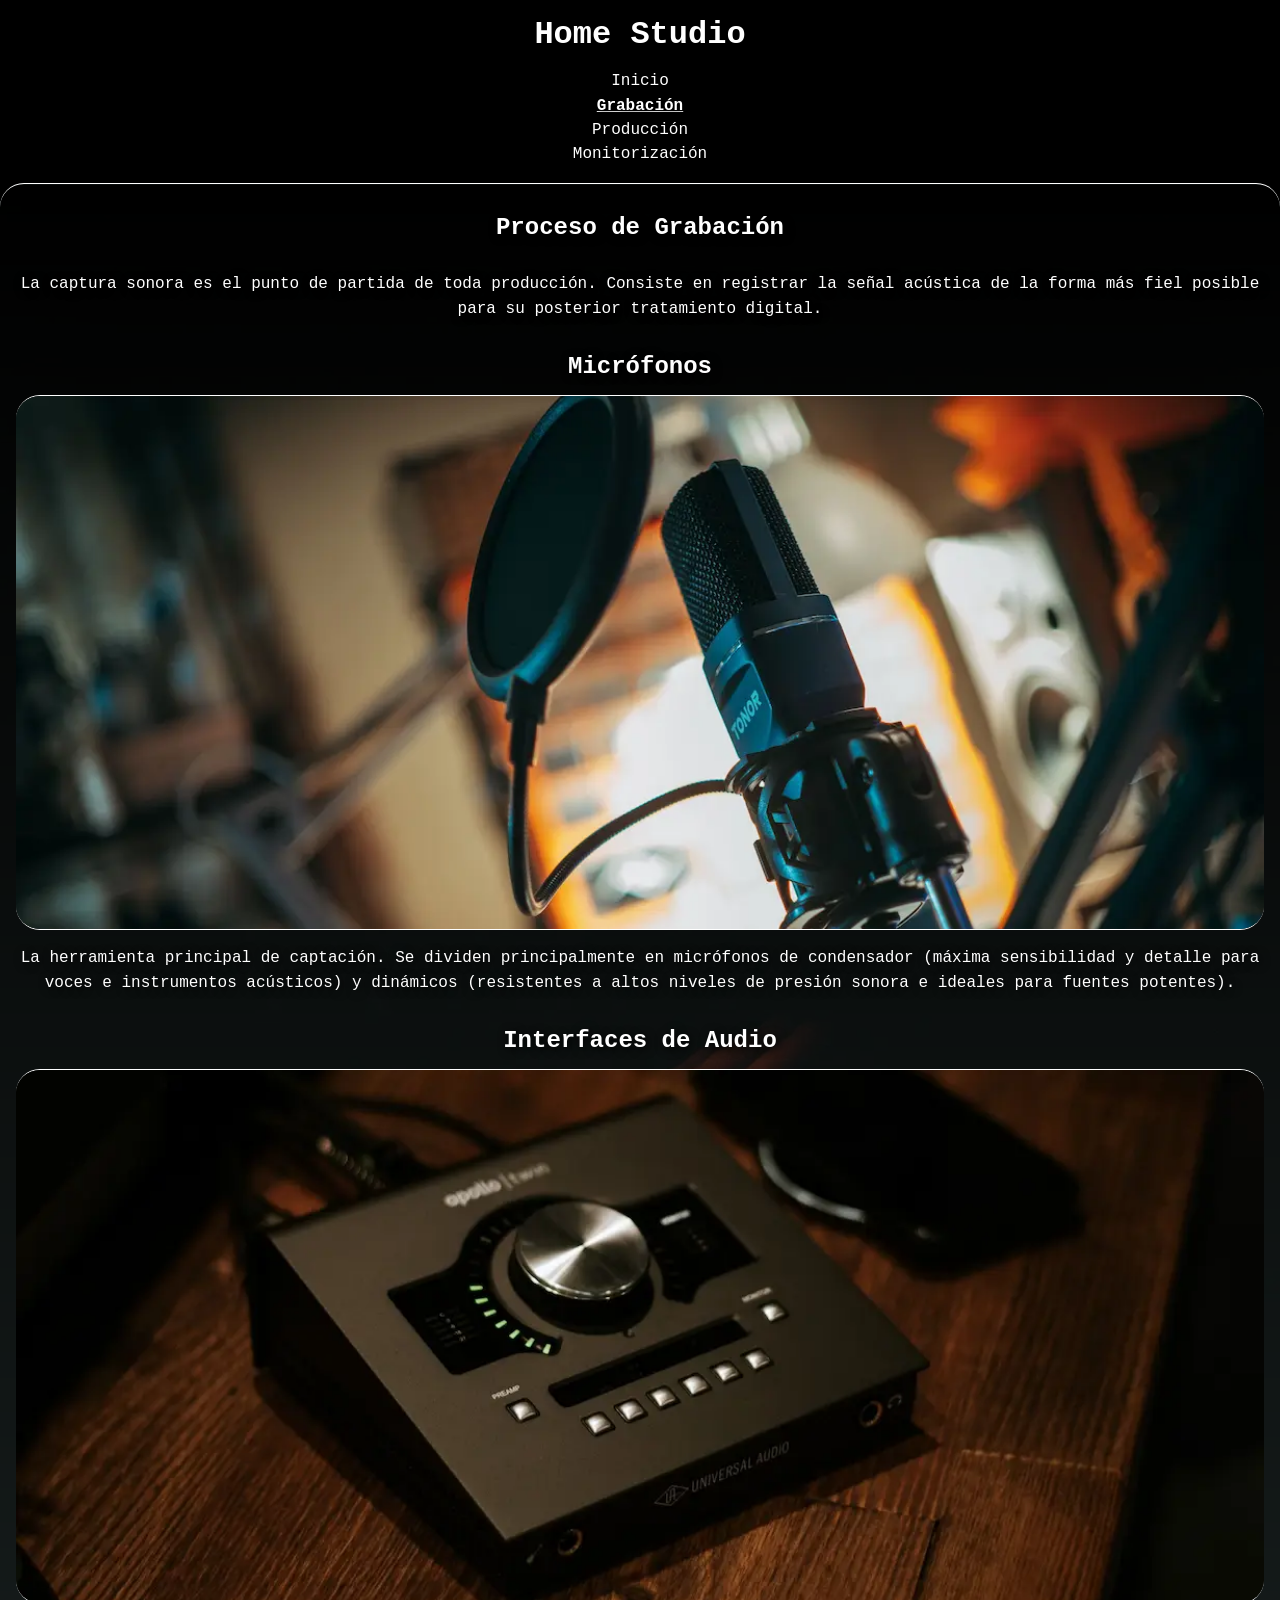
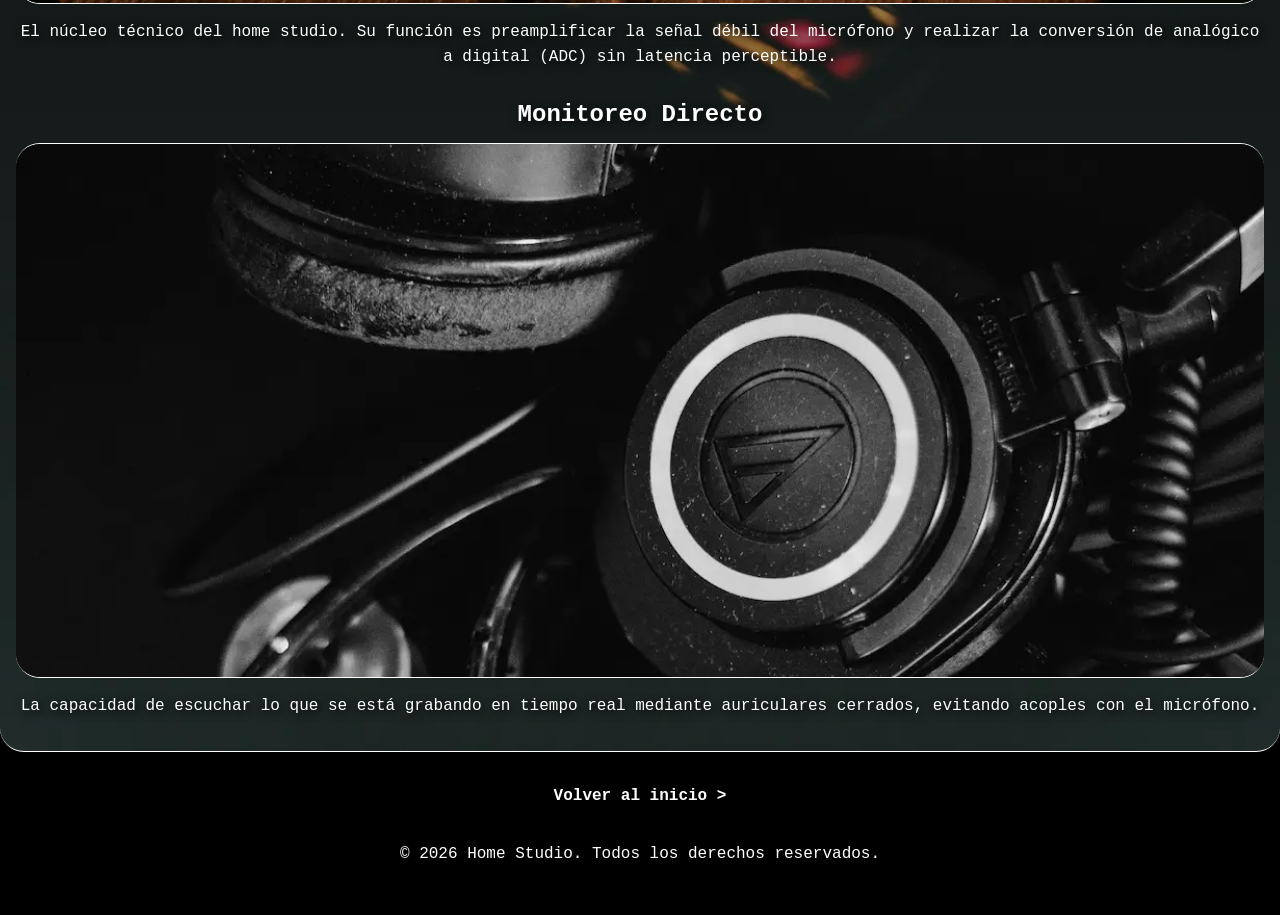
==== articulo-grabacion.html @ 6f26ac15 "Initial Commit" ====
<!DOCTYPE html>
<html lang="es">
<head>
  <meta charset="UTF-8">
  <meta name="viewport" content="width=device-width, initial-scale=1.0">
  <title>Grabación - Home Studio</title>
  <link rel="stylesheet" href="./css/base.css">
</head>
<body>
  <header>
    <h1>Home Studio</h1>
    <nav>
      <ul class="contenido-nav">
        <li><a href="index.html">Inicio</a></li>
        <li><a href="articulo-grabacion.html" class="estado-activo">Grabación</a></li>
        <li><a href="articulo-produccion.html">Producción</a></li>
        <li><a href="articulo-monitorizacion.html">Monitorización</a></li>
      </ul>
    </nav>
  </header>
  <main>
    <section class="articulo-detalles">
      <h2>Proceso de Grabación</h2>
      <p>
        La captura sonora es el punto de partida de toda producción. 
        Consiste en registrar la señal acústica de la forma más fiel posible para su posterior tratamiento digital.
      </p>
      <article>
        <h3>Micrófonos</h3>
        <img class="imagen-ejemplo" src="./img/microphone-2.webp" alt="ejemplo de microfono.">
        <p>
          La herramienta principal de captación. Se dividen principalmente en micrófonos de condensador 
          (máxima sensibilidad y detalle para voces e instrumentos acústicos) y dinámicos 
          (resistentes a altos niveles de presión sonora e ideales para fuentes potentes).
        </p>
      </article>
      <article>
        <h3>Interfaces de Audio</h3>
        <img class="imagen-ejemplo" src="./img/audio-interface.webp" alt="ejemplo de interfaz.">
        <p>
          El núcleo técnico del home studio. Su función es preamplificar la señal débil del micrófono 
          y realizar la conversión de analógico a digital (ADC) sin latencia perceptible.
        </p>
        </article>
        <article>
        <h3>Monitoreo Directo</h3>
        <img class="imagen-ejemplo" src="./img/hearphones-monitoring-3.webp" alt="ejemplo de auriculares para monitorear.">
        <p>
          La capacidad de escuchar lo que se está grabando en tiempo real mediante auriculares cerrados, evitando acoples con el micrófono.
        </p>
      </article>
    </section>
  </main>
  <footer>
    <p><a href="index.html"><strong>Volver al inicio &gt;</strong></a></p>
    <p>&copy; 2026 Home Studio. Todos los derechos reservados.</p>
  </footer>
</body>
</html>
---- css/base.css ----
* {
    box-sizing: border-box;
    margin: 0;
    padding: 0;
}

body {
    background-color: black;
    color: white;
    font-family: 'Courier New', Courier, monospace;
    text-align: center;
    text-shadow: 2px 2px 10px rgba(0, 0, 0, 1);
}

img {
    max-width: 100%;
    display: block;
}

a {
    text-decoration: none;
    color: inherit;
}

ul {
    list-style: none;
}

h1 {
    font-size: 2rem;
    padding: 1rem;
}

h2, h3 {
    line-height: 1;
    font-size: 1.5rem;
    padding: 1rem 0.5rem;
}

p {
        line-height: 1.6;
        margin-bottom: 1rem;
}

.contenido-nav, .contenido-articulos {
    display: flex;
    flex-direction: column;
}

header,
.contenido-intro,
.contenido-grabacion,
.contenido-produccion,
.contenido-monitorizacion {
    width: 100%;
    display: flex;
    flex-direction: column;
    justify-content: center;
    align-items: center;
    background-position: center;
    background-repeat: no-repeat;
 }

.estado-activo {
    font-weight: bold;
    text-decoration: underline;
}

header {
    background-color: black;
    padding-bottom: 1rem;
}

.contenido-nav li {
    padding: 0.2rem 1rem;
}

.contenido-intro, .contenido-historico {
    background-size: cover;
    position: relative;
    z-index: 1;
    padding: 1rem;
    padding-bottom: 2rem;
}

.contenido-intro {
    background-image: linear-gradient(to bottom, black 0%, transparent 100%), url(../img/home-studio-2.webp);
    background-size: cover;
    background-position: center;
}

.contenido-articulos {
    border-radius: 24px;
    border-top: 1px solid white;
    border-bottom: 1px solid white;
    overflow: hidden;
    margin-top:-1.5rem;
    position: relative;
    z-index: 2;
 }

.solo-lectura {
    position: absolute;
    width: 0px;
    height: 0px;
    overflow: hidden;
}

.contenido-grabacion{
    aspect-ratio: 1 / 1;
    clip-path: polygon(0 0, 100% 0%, 100% 100%, 0 95%);
    background-image: url(../img/microphone.webp);
    padding: 1rem;
}

.contenido-produccion {
    background-image: url(../img/daw.webp);
    padding: 1rem;
    aspect-ratio: 1 / 1;
    clip-path: polygon(0 0, 100% 5%, 100% 100%, 0 95%);
    margin-top: -5%;
}

.contenido-monitorizacion {
    aspect-ratio: 1 / 1;
    clip-path: polygon(0 0, 100% 5%, 100% 100%, 0 100%);
    margin-top: -5%;
    background-image: url(../img/hearphones-monitoring.webp);
    padding: 1rem;
}

.contenido-grabacion,
.contenido-produccion,
.contenido-monitorizacion {
    background-size: 100% auto;
    transition: background-size 0.4s ease-out;
}

.contenido-grabacion:hover ,
.contenido-produccion:hover ,
.contenido-monitorizacion:hover {
    background-size: 115% auto;

}

.contenido-grabacion span,
.contenido-produccion span,
.contenido-monitorizacion span {
    display: block;
    margin-top: 2rem;
    font-size: 0.8rem;
}

.contenido-historico {
    background-image: linear-gradient(to top, black 0%, transparent 100%), url(../img/studio-music.webp);
    background-size: cover;
    background-position: center;
    margin-top:-1.5rem;
}

.contenido-historico h2 {
    margin-top: 1.5rem;
}

.articulo-detalles {
    
    background-image: linear-gradient(to bottom, black 0%, transparent 100%), url(../img/home-studio-2.webp);
    background-size: cover;
    background-position: center;
    padding:1rem;
    border-radius: 24px;
    border-top: 1px solid white;
    border-bottom: 1px solid white;
    overflow: hidden;
}

.articulo-detalles p {
    padding-top: 1rem;
}

.imagen-ejemplo {
    padding: 0rem;
    width: 100%;
    height: auto;
    object-fit: cover;
    aspect-ratio: 21 / 9;
    margin: auto;
    border-radius: 24px;
    border-top: 1px solid white;
    border-bottom: 1px solid white;
    overflow: hidden;
}

footer {
    background-color: black;
    padding:2rem;
}

footer a {
    display: inline-block;
    margin-bottom: 1rem;
}
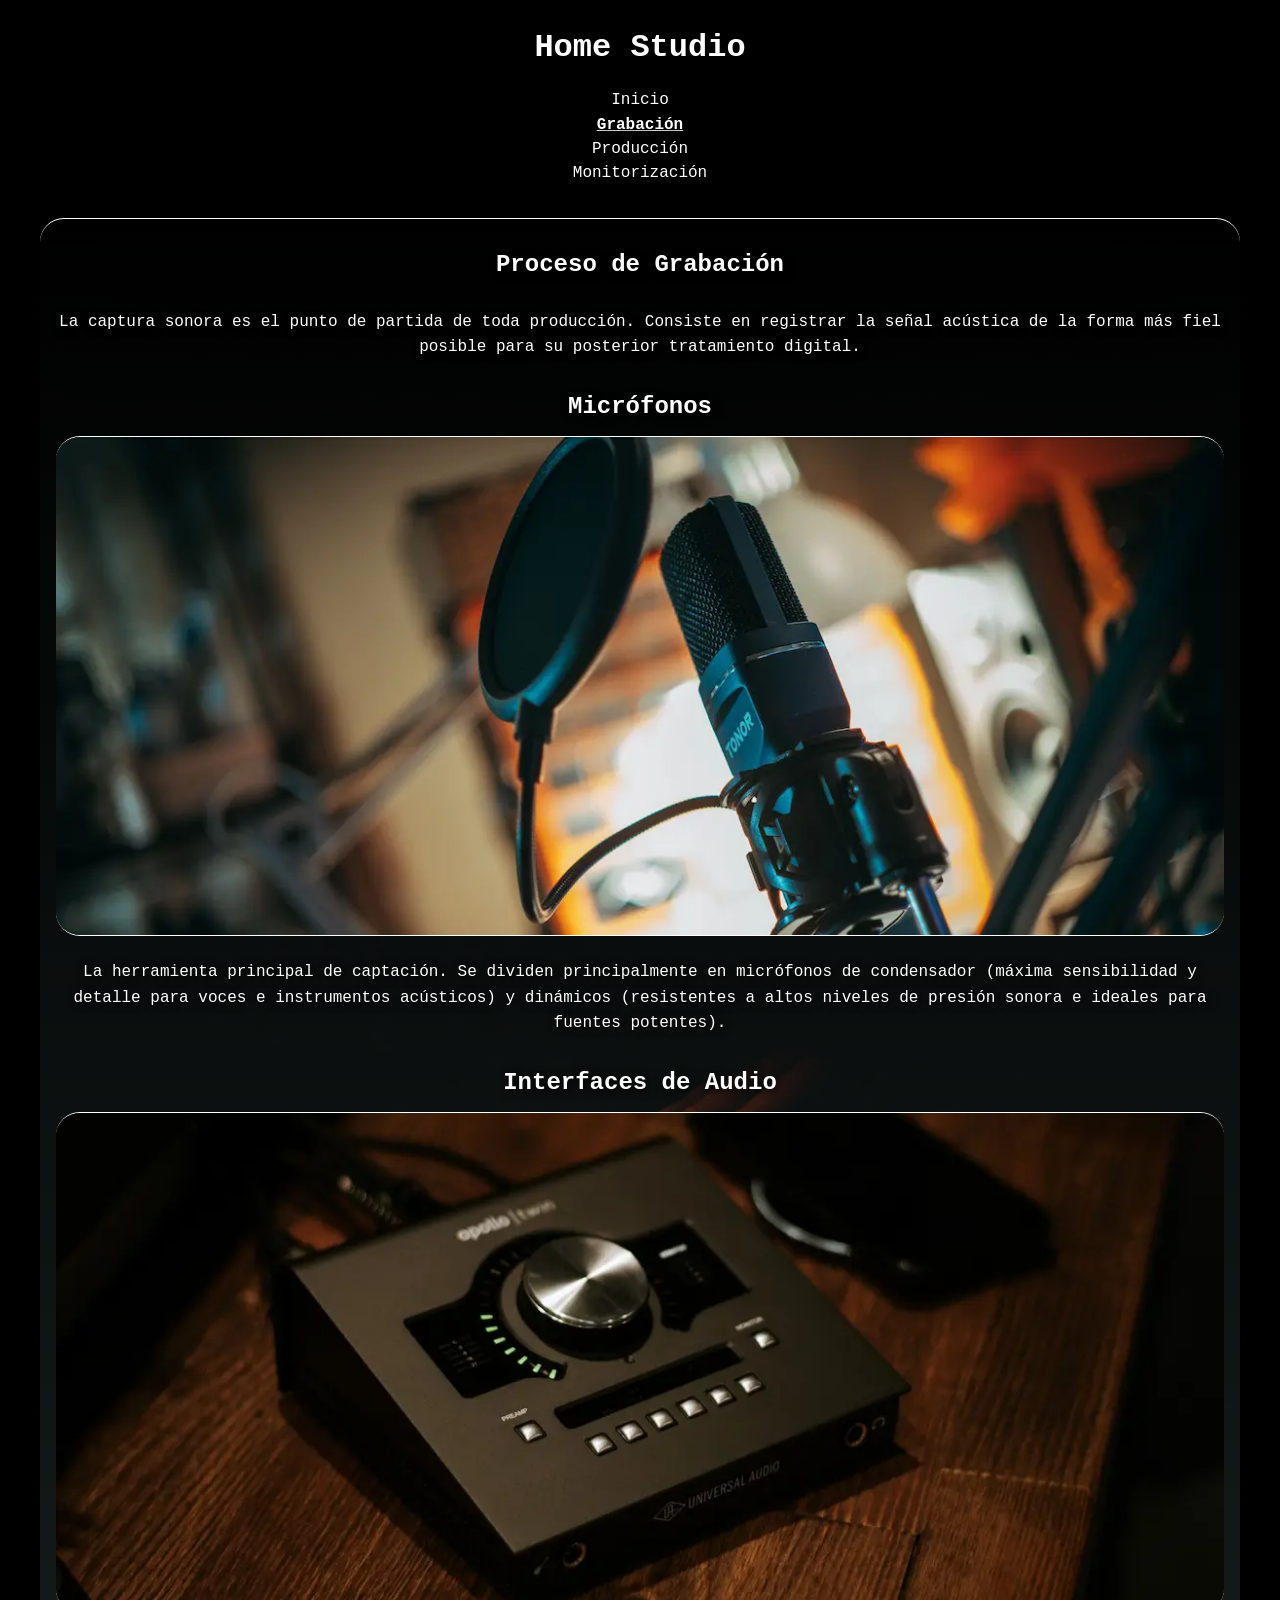
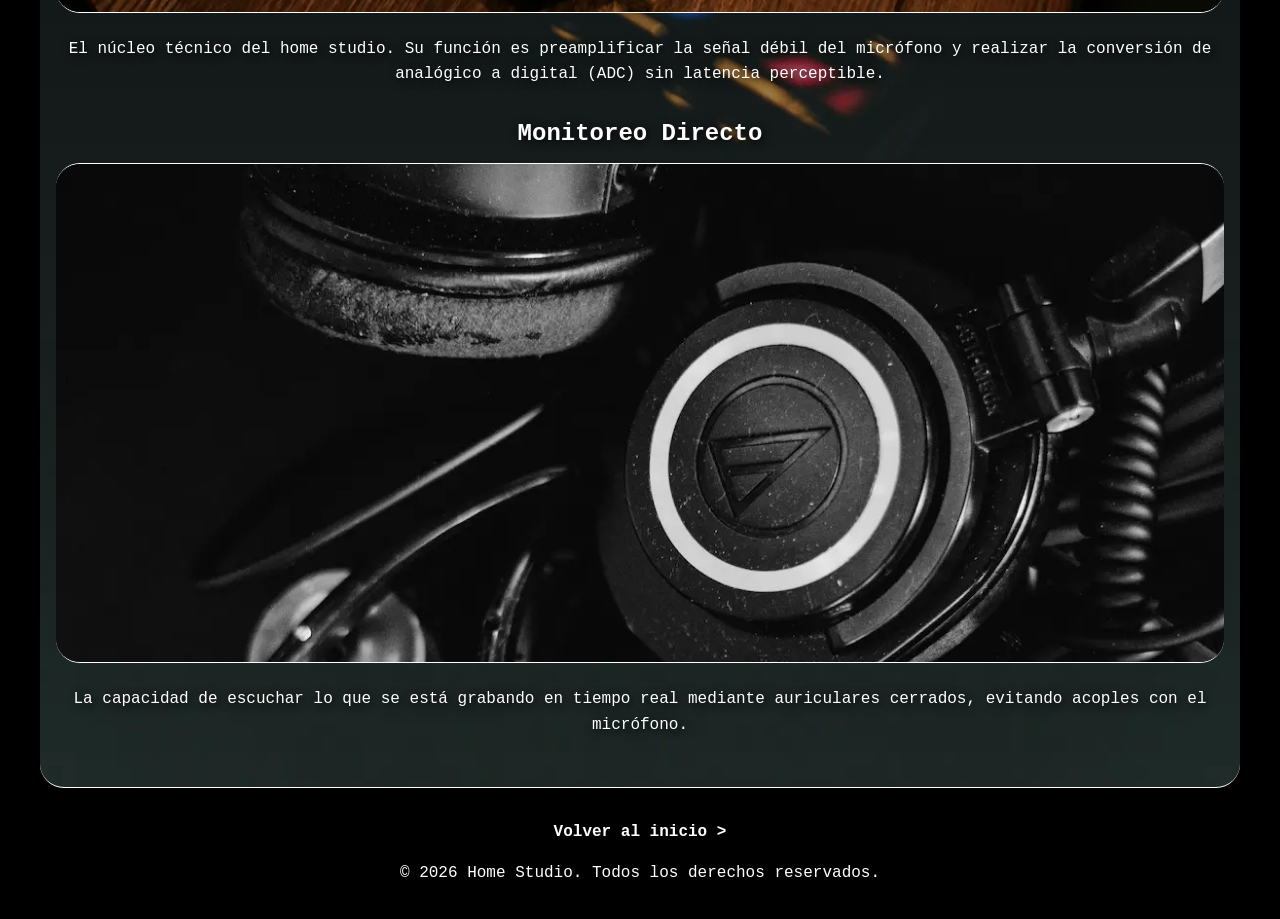
==== commit f6e57b52: "Correciones de semántica y estructura" ====
--- a/articulo-grabacion.html
+++ b/articulo-grabacion.html
@@ -8,18 +8,20 @@
 </head>
 <body>
   <header>
-    <h1>Home Studio</h1>
-    <nav>
-      <ul class="contenido-nav">
-        <li><a href="index.html">Inicio</a></li>
-        <li><a href="articulo-grabacion.html" class="estado-activo">Grabación</a></li>
-        <li><a href="articulo-produccion.html">Producción</a></li>
-        <li><a href="articulo-monitorizacion.html">Monitorización</a></li>
-      </ul>
-    </nav>
+    <div>
+      <h1>Home Studio</h1>
+      <nav>
+        <ul class="contenido-nav">
+          <li><a href="index.html">Inicio</a></li>
+          <li><a href="articulo-grabacion.html" class="estado-activo">Grabación</a></li>
+          <li><a href="articulo-produccion.html">Producción</a></li>
+          <li><a href="articulo-monitorizacion.html">Monitorización</a></li>
+        </ul>
+      </nav>
+    </div>
   </header>
   <main>
-    <section class="articulo-detalles">
+    <section class="estilo-borde contenido-principal">
       <h2>Proceso de Grabación</h2>
       <p>
         La captura sonora es el punto de partida de toda producción. 
@@ -27,7 +29,7 @@
       </p>
       <article>
         <h3>Micrófonos</h3>
-        <img class="imagen-ejemplo" src="./img/microphone-2.webp" alt="ejemplo de microfono.">
+        <img class="estilo-borde" src="./img/microphone-2.webp" alt="ejemplo de microfono.">
         <p>
           La herramienta principal de captación. Se dividen principalmente en micrófonos de condensador 
           (máxima sensibilidad y detalle para voces e instrumentos acústicos) y dinámicos 
@@ -36,7 +38,7 @@
       </article>
       <article>
         <h3>Interfaces de Audio</h3>
-        <img class="imagen-ejemplo" src="./img/audio-interface.webp" alt="ejemplo de interfaz.">
+        <img class="estilo-borde" src="./img/audio-interface.webp" alt="ejemplo de interfaz.">
         <p>
           El núcleo técnico del home studio. Su función es preamplificar la señal débil del micrófono 
           y realizar la conversión de analógico a digital (ADC) sin latencia perceptible.
@@ -44,7 +46,7 @@
         </article>
         <article>
         <h3>Monitoreo Directo</h3>
-        <img class="imagen-ejemplo" src="./img/hearphones-monitoring-3.webp" alt="ejemplo de auriculares para monitorear.">
+        <img class="estilo-borde" src="./img/hearphones-monitoring-3.webp" alt="ejemplo de auriculares para monitorear.">
         <p>
           La capacidad de escuchar lo que se está grabando en tiempo real mediante auriculares cerrados, evitando acoples con el micrófono.
         </p>
@@ -52,8 +54,10 @@
     </section>
   </main>
   <footer>
-    <p><a href="index.html"><strong>Volver al inicio &gt;</strong></a></p>
-    <p>&copy; 2026 Home Studio. Todos los derechos reservados.</p>
+    <div>
+      <p><a href="index.html"><strong>Volver al inicio &gt;</strong></a></p>
+      <p>&copy; 2026 Home Studio. Todos los derechos reservados.</p>
+    </div>
   </footer>
 </body>
 </html>
--- a/css/base.css
+++ b/css/base.css
@@ -1,20 +1,115 @@
 * {
     box-sizing: border-box;
-    margin: 0;
-    padding: 0;
 }
 
 body {
-    background-color: black;
-    color: white;
     font-family: 'Courier New', Courier, monospace;
     text-align: center;
+    background-color: #000000;
+    color: #FFFFFF;
     text-shadow: 2px 2px 10px rgba(0, 0, 0, 1);
+    margin: 0;
+    padding: 0;
+}
+
+header {
+    background-color: #000000;
+    color: #FFFFFF;
+    width: 100%;
+    padding: 0rem;
+    padding-bottom: 2rem;
+    margin: 0.5rem auto 0;
+}
+
+header > div {
+    max-width: 1200px;
+    margin: 0 auto;
+    display: flex;
+    flex-direction: column;
+    align-items: center;
+    padding: 0;
+}
+
+h1 {
+    line-height: 5rem;
+    font-size: 2rem;
+    padding: 0;
+    margin: 0;
+}
+
+nav {
+    display: flex;
+    flex-direction: column;
+    width: 100%;
+}
+
+nav ul {
+    list-style: none;
+    padding: 0;
+    margin: 0;
+    display: flex;
+    flex-direction: column;
+    width: 100%;
+}
+
+nav li {
+    padding: 0.2rem 1rem;
+}
+
+nav a {
+    display: block;
+    padding: 0;
+    margin: 0;
+    color: #FFFFFF;
+    text-decoration: none;
+    font-weight: normal;
+    transition: font-weight 0.1s ease;
+    text-align: center;
+    width: 100%;
+}
+
+nav a:active,
+nav a:hover,
+nav a:focus {
+    font-weight: bold;
+}
+
+main {
+    max-width: 1200px;
+    padding: 0;
+    margin: 0 auto;
+}
+
+main a:hover {
+    text-decoration: underline;
+}
+
+section,
+article {
+    padding: 0;
+    margin: 0;
+}
+
+h2,
+h3 {
+    margin: 0;
+    font-size: 1.5rem;
+    padding: 1rem 0.5rem;
+}
+
+p {
+    line-height: 1.6;
+    margin-bottom: 1rem;
 }
 
 img {
-    max-width: 100%;
     display: block;
+    margin-bottom: 1.5rem;
+    padding: 0;
+    width: 100%;
+    height: auto;
+    object-fit: cover;
+    aspect-ratio: 21 / 9;
 }
 
 a {
@@ -22,36 +117,36 @@
     color: inherit;
 }
 
-ul {
-    list-style: none;
-}
-
-h1 {
-    font-size: 2rem;
-    padding: 1rem;
-}
-
-h2, h3 {
-    line-height: 1;
-    font-size: 1.5rem;
-    padding: 1rem 0.5rem;
-}
-
-p {
-        line-height: 1.6;
-        margin-bottom: 1rem;
-}
-
-.contenido-nav, .contenido-articulos {
-    display: flex;
-    flex-direction: column;
-}
-
-header,
-.contenido-intro,
+footer {
+    background-color: #000000;
+    text-align: center;
+    color: #FFFFFF;
+    padding: 2rem 0;
+    margin: 0;
+    width: 100%;
+}
+
+footer a {
+    display: inline-block;
+    margin-bottom: 1rem;
+}
+
+footer p {
+    margin: 0;
+    padding: 0 1rem;
+}
+
+.estado-activo {
+    font-weight: bold;
+    text-decoration: underline;
+}
+
+.contenido-principal,
+.contenido-articulos,
 .contenido-grabacion,
 .contenido-produccion,
-.contenido-monitorizacion {
+.contenido-monitorizacion,
+.contenido-adicional {
     width: 100%;
     display: flex;
     flex-direction: column;
@@ -59,144 +154,72 @@
     align-items: center;
     background-position: center;
     background-repeat: no-repeat;
- }
-
-.estado-activo {
-    font-weight: bold;
-    text-decoration: underline;
-}
-
-header {
-    background-color: black;
-    padding-bottom: 1rem;
-}
-
-.contenido-nav li {
-    padding: 0.2rem 1rem;
-}
-
-.contenido-intro, .contenido-historico {
     background-size: cover;
     position: relative;
+}
+
+.contenido-principal {
     z-index: 1;
-    padding: 1rem;
-    padding-bottom: 2rem;
-}
-
-.contenido-intro {
     background-image: linear-gradient(to bottom, black 0%, transparent 100%), url(../img/home-studio-2.webp);
-    background-size: cover;
-    background-position: center;
-}
-
-.contenido-articulos {
+    padding: 1rem 1rem 2rem;
+}
+
+.estilo-borde {
     border-radius: 24px;
     border-top: 1px solid white;
     border-bottom: 1px solid white;
     overflow: hidden;
-    margin-top:-1.5rem;
-    position: relative;
+}
+
+.contenido-articulos {
+    margin-top: -1.5rem;
     z-index: 2;
- }
-
-.solo-lectura {
-    position: absolute;
-    width: 0px;
-    height: 0px;
-    overflow: hidden;
-}
-
-.contenido-grabacion{
-    aspect-ratio: 1 / 1;
-    clip-path: polygon(0 0, 100% 0%, 100% 100%, 0 95%);
-    background-image: url(../img/microphone.webp);
-    padding: 1rem;
-}
-
-.contenido-produccion {
-    background-image: url(../img/daw.webp);
-    padding: 1rem;
-    aspect-ratio: 1 / 1;
-    clip-path: polygon(0 0, 100% 5%, 100% 100%, 0 95%);
-    margin-top: -5%;
-}
-
-.contenido-monitorizacion {
-    aspect-ratio: 1 / 1;
-    clip-path: polygon(0 0, 100% 5%, 100% 100%, 0 100%);
-    margin-top: -5%;
-    background-image: url(../img/hearphones-monitoring.webp);
-    padding: 1rem;
-}
-
-.contenido-grabacion,
-.contenido-produccion,
-.contenido-monitorizacion {
-    background-size: 100% auto;
-    transition: background-size 0.4s ease-out;
-}
-
-.contenido-grabacion:hover ,
-.contenido-produccion:hover ,
-.contenido-monitorizacion:hover {
-    background-size: 115% auto;
-
-}
-
-.contenido-grabacion span,
-.contenido-produccion span,
-.contenido-monitorizacion span {
-    display: block;
-    margin-top: 2rem;
-    font-size: 0.8rem;
-}
-
-.contenido-historico {
-    background-image: linear-gradient(to top, black 0%, transparent 100%), url(../img/studio-music.webp);
-    background-size: cover;
-    background-position: center;
-    margin-top:-1.5rem;
-}
-
-.contenido-historico h2 {
-    margin-top: 1.5rem;
-}
-
-.articulo-detalles {
-    
-    background-image: linear-gradient(to bottom, black 0%, transparent 100%), url(../img/home-studio-2.webp);
-    background-size: cover;
-    background-position: center;
-    padding:1rem;
     border-radius: 24px;
     border-top: 1px solid white;
     border-bottom: 1px solid white;
     overflow: hidden;
 }
 
-.articulo-detalles p {
-    padding-top: 1rem;
-}
-
-.imagen-ejemplo {
-    padding: 0rem;
-    width: 100%;
-    height: auto;
-    object-fit: cover;
-    aspect-ratio: 21 / 9;
-    margin: auto;
-    border-radius: 24px;
-    border-top: 1px solid white;
-    border-bottom: 1px solid white;
-    overflow: hidden;
-}
-
-footer {
-    background-color: black;
-    padding:2rem;
-}
-
-footer a {
-    display: inline-block;
-    margin-bottom: 1rem;
+.contenido-articulos span {
+    display: block;
+    margin-top: 2rem;
+    font-size: 0.8rem;
+}
+
+.contenido-grabacion,
+.contenido-produccion,
+.contenido-monitorizacion {
+    aspect-ratio: 1 / 1;
+    padding: 1rem;
+    background-size: 100% auto;
+    transition: background-size 0.3s ease-out;
+}
+
+.contenido-grabacion:hover,
+.contenido-produccion:hover,
+.contenido-monitorizacion:hover {
+    background-size: 110% auto;
+}
+
+.contenido-grabacion {
+    background-image: url(../img/microphone.webp);
+    clip-path: polygon(0 0, 100% 0%, 100% 100%, 0 95%);
+}
+
+.contenido-produccion {
+    background-image: url(../img/daw.webp);
+    clip-path: polygon(0 0, 100% 5%, 100% 100%, 0 95%);
+    margin-top: -5%;
+}
+
+.contenido-monitorizacion {
+    background-image: url(../img/hearphones-monitoring.webp);
+    clip-path: polygon(0 0, 100% 5%, 100% 100%, 0 100%);
+    margin-top: -5%;
+}
+
+.contenido-adicional {
+    background-image: linear-gradient(to top, black 0%, transparent 100%), url(../img/studio-music.webp);
+    margin-top: -1.5rem;
+    padding-top: 3rem;
 }
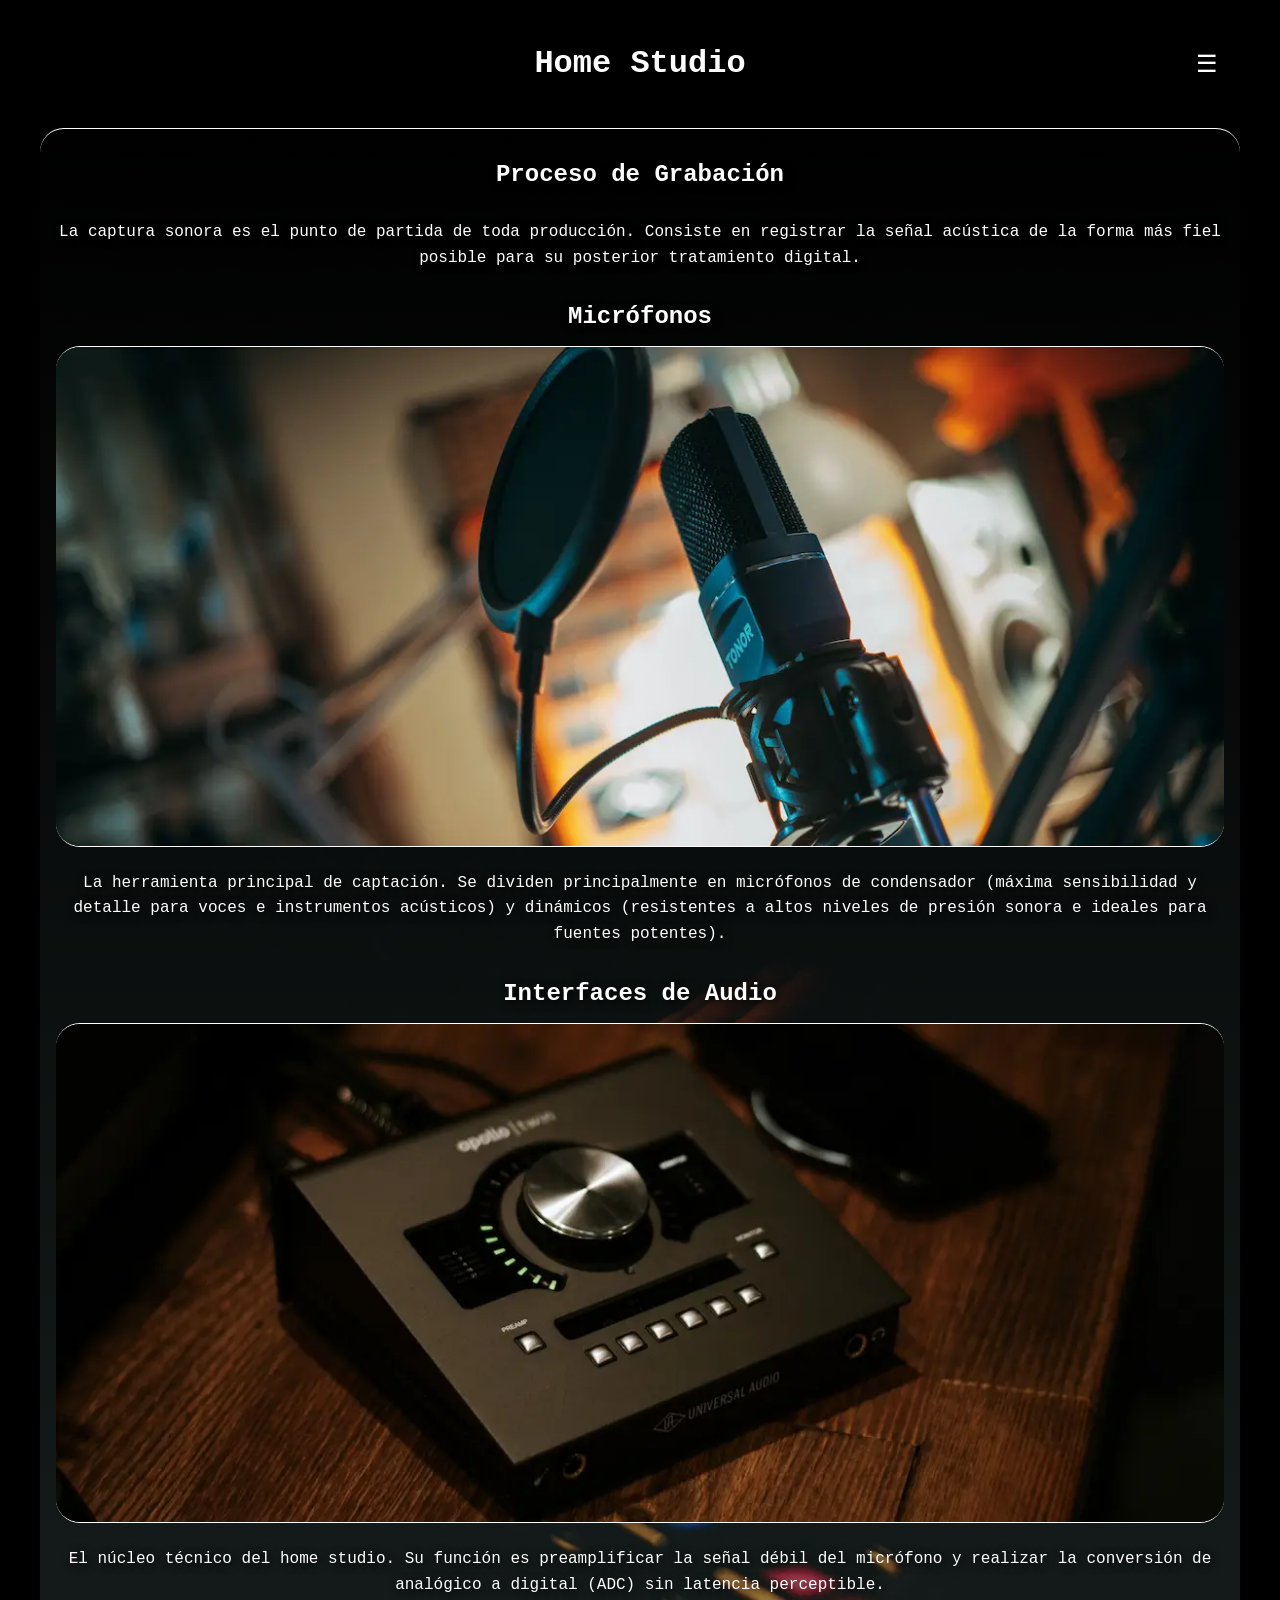
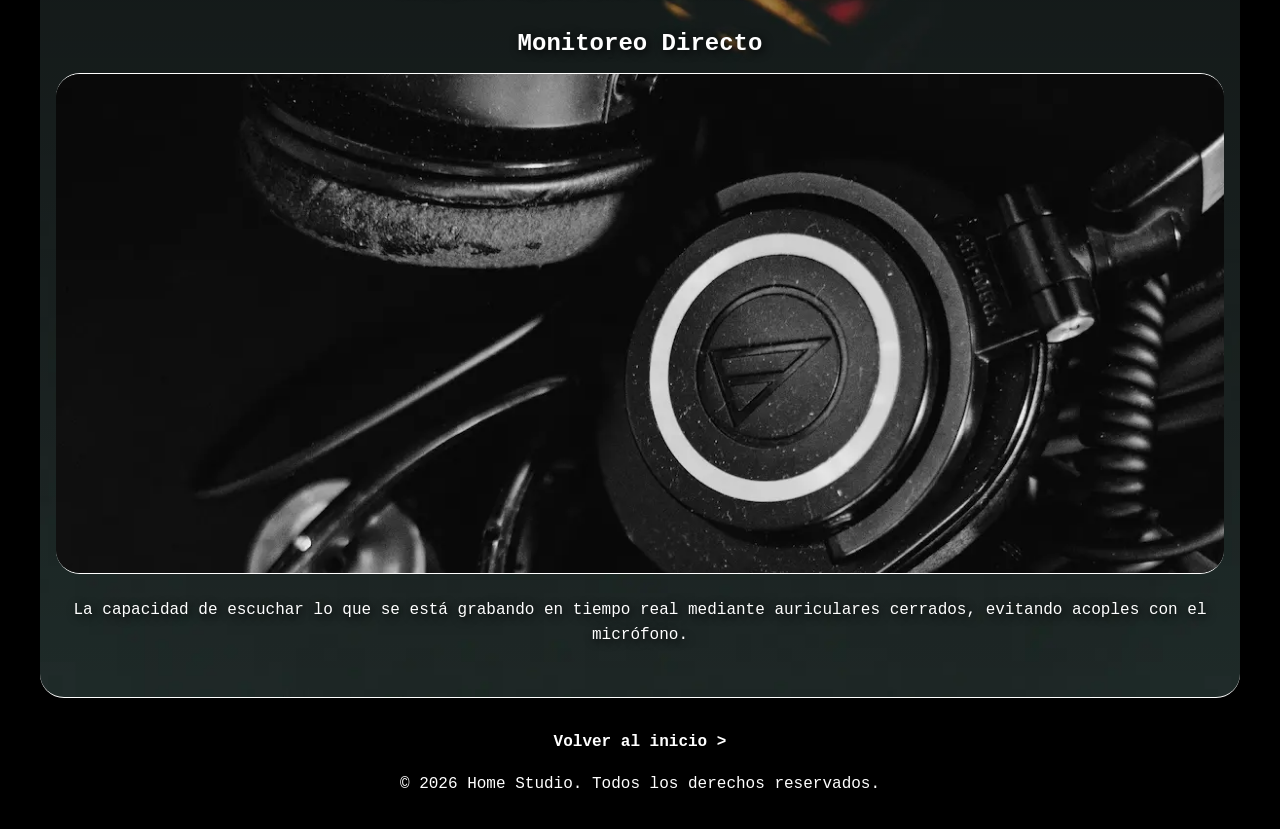
==== commit ea25a6e5: "Etapa 3" ====
--- a/articulo-grabacion.html
+++ b/articulo-grabacion.html
@@ -1,63 +1,70 @@
 <!DOCTYPE html>
 <html lang="es">
-<head>
-  <meta charset="UTF-8">
-  <meta name="viewport" content="width=device-width, initial-scale=1.0">
-  <title>Grabación - Home Studio</title>
-  <link rel="stylesheet" href="./css/base.css">
-</head>
-<body>
-  <header>
-    <div>
-      <h1>Home Studio</h1>
-      <nav>
-        <ul class="contenido-nav">
-          <li><a href="index.html">Inicio</a></li>
-          <li><a href="articulo-grabacion.html" class="estado-activo">Grabación</a></li>
-          <li><a href="articulo-produccion.html">Producción</a></li>
-          <li><a href="articulo-monitorizacion.html">Monitorización</a></li>
-        </ul>
-      </nav>
-    </div>
-  </header>
-  <main>
-    <section class="estilo-borde contenido-principal">
-      <h2>Proceso de Grabación</h2>
-      <p>
-        La captura sonora es el punto de partida de toda producción. 
-        Consiste en registrar la señal acústica de la forma más fiel posible para su posterior tratamiento digital.
-      </p>
-      <article>
-        <h3>Micrófonos</h3>
-        <img class="estilo-borde" src="./img/microphone-2.webp" alt="ejemplo de microfono.">
+  <head>
+    <meta charset="UTF-8">
+    <meta name="viewport" content="width=device-width, initial-scale=1.0">
+    <title>Grabación - Home Studio</title>
+    <link rel="stylesheet" href="./css/base.css">
+  </head>
+  <body>
+    <header>
+      <div>
+        <h1><a href="index.html">Home Studio</a></h1>
+        <button class="hamburger-menu"
+        aria-label="abrir menú de navegación"
+        aria-expanded="false"
+        aria-controls="main-nav"
+        >&#9776;</button>
+        <nav id="main-nav">
+          <ul class="contenido-nav">
+            <li><a href="index.html">Inicio</a></li>
+            <li><a href="articulo-grabacion.html" class="estado-activo">Grabación</a></li>
+            <li><a href="articulo-produccion.html">Producción</a></li>
+            <li><a href="articulo-monitorizacion.html">Monitorización</a></li>
+            <li><a href="index.html">Acerca de</a></li>
+          </ul>
+        </nav>
+      </div>
+    </header>
+    <main>
+      <section class="estilo-borde contenido-principal">
+        <h2>Proceso de Grabación</h2>
         <p>
-          La herramienta principal de captación. Se dividen principalmente en micrófonos de condensador 
-          (máxima sensibilidad y detalle para voces e instrumentos acústicos) y dinámicos 
-          (resistentes a altos niveles de presión sonora e ideales para fuentes potentes).
+          La captura sonora es el punto de partida de toda producción. 
+          Consiste en registrar la señal acústica de la forma más fiel posible para su posterior tratamiento digital.
         </p>
-      </article>
-      <article>
-        <h3>Interfaces de Audio</h3>
-        <img class="estilo-borde" src="./img/audio-interface.webp" alt="ejemplo de interfaz.">
-        <p>
-          El núcleo técnico del home studio. Su función es preamplificar la señal débil del micrófono 
-          y realizar la conversión de analógico a digital (ADC) sin latencia perceptible.
-        </p>
+        <article>
+          <h3>Micrófonos</h3>
+          <img class="estilo-borde" src="./img/microphone-2.webp" alt="ejemplo de microfono.">
+          <p>
+            La herramienta principal de captación. Se dividen principalmente en micrófonos de condensador 
+            (máxima sensibilidad y detalle para voces e instrumentos acústicos) y dinámicos 
+            (resistentes a altos niveles de presión sonora e ideales para fuentes potentes).
+          </p>
         </article>
         <article>
-        <h3>Monitoreo Directo</h3>
-        <img class="estilo-borde" src="./img/hearphones-monitoring-3.webp" alt="ejemplo de auriculares para monitorear.">
-        <p>
-          La capacidad de escuchar lo que se está grabando en tiempo real mediante auriculares cerrados, evitando acoples con el micrófono.
-        </p>
-      </article>
-    </section>
-  </main>
-  <footer>
-    <div>
-      <p><a href="index.html"><strong>Volver al inicio &gt;</strong></a></p>
-      <p>&copy; 2026 Home Studio. Todos los derechos reservados.</p>
-    </div>
-  </footer>
-</body>
+          <h3>Interfaces de Audio</h3>
+          <img class="estilo-borde" src="./img/audio-interface.webp" alt="ejemplo de interfaz.">
+          <p>
+            El núcleo técnico del home studio. Su función es preamplificar la señal débil del micrófono 
+            y realizar la conversión de analógico a digital (ADC) sin latencia perceptible.
+          </p>
+          </article>
+          <article>
+          <h3>Monitoreo Directo</h3>
+          <img class="estilo-borde" src="./img/hearphones-monitoring-3.webp" alt="ejemplo de auriculares para monitorear.">
+          <p>
+            La capacidad de escuchar lo que se está grabando en tiempo real mediante auriculares cerrados, evitando acoples con el micrófono.
+          </p>
+        </article>
+      </section>
+    </main>
+    <footer>
+      <div>
+        <p><a href="index.html"><strong>Volver al inicio &gt;</strong></a></p>
+        <p>&copy; 2026 Home Studio. Todos los derechos reservados.</p>
+      </div>
+    </footer>
+    <script src="js/base.js"></script>
+  </body>
 </html>
--- a/css/base.css
+++ b/css/base.css
@@ -16,56 +16,82 @@
     background-color: #000000;
     color: #FFFFFF;
     width: 100%;
-    padding: 0rem;
-    padding-bottom: 2rem;
-    margin: 0.5rem auto 0;
+    margin: 1.5rem 0;
 }
 
 header > div {
     max-width: 1200px;
     margin: 0 auto;
+    display: grid;
+    grid-template-columns: 1fr auto 1fr;
+    align-items: center;
+    padding: 0 1rem;
+}
+
+h1 {
+    grid-column: 2;
+    text-align: center;
+    line-height: 5rem;
+    font-size: 2rem;
+    padding: 0;
+    margin: 0;
+}
+
+nav {
+    display: none;
+    flex-direction: column;
+    width: 85%;
+    height: auto;
+    margin: 0;
+    padding: 1.5rem;
+    backdrop-filter: blur(8px);
+    position: absolute;
+    z-index: 3;
+    top: 2rem;
+    bottom: 2rem;
+    right: 0;
+    border-left: 1px solid white;
+    border-radius: 30px;
+}
+
+nav.nav-open { /*nav-open es una clase de nav*/
+    display:flex;
+}
+
+button.hamburger-menu {
+    grid-column: 3;
+    justify-self: end;
+    display: block;
+    color: #FFFFFF;
+    font-size: 1.5rem;
+    background: none;
+    border: none;
+    cursor: pointer;
+}
+
+nav ul {
+    list-style: none;
+    padding: 0;
+    margin: 0;
     display: flex;
     flex-direction: column;
-    align-items: center;
-    padding: 0;
-}
-
-h1 {
-    line-height: 5rem;
-    font-size: 2rem;
-    padding: 0;
-    margin: 0;
-}
-
-nav {
-    display: flex;
-    flex-direction: column;
-    width: 100%;
-}
-
-nav ul {
-    list-style: none;
-    padding: 0;
-    margin: 0;
-    display: flex;
-    flex-direction: column;
     width: 100%;
 }
 
 nav li {
-    padding: 0.2rem 1rem;
+    padding: 2rem;
 }
 
 nav a {
     display: block;
-    padding: 0;
+    padding: 0; 
     margin: 0;
     color: #FFFFFF;
     text-decoration: none;
     font-weight: normal;
-    transition: font-weight 0.1s ease;
-    text-align: center;
-    width: 100%;
+    text-align: left;
+    width: 100%;
+    font-size: 1.3rem;
 }
 
 nav a:active,
@@ -137,8 +163,8 @@
 }
 
 .estado-activo {
+    font-size: 1.7rem;
     font-weight: bold;
-    text-decoration: underline;
 }
 
 .contenido-principal,
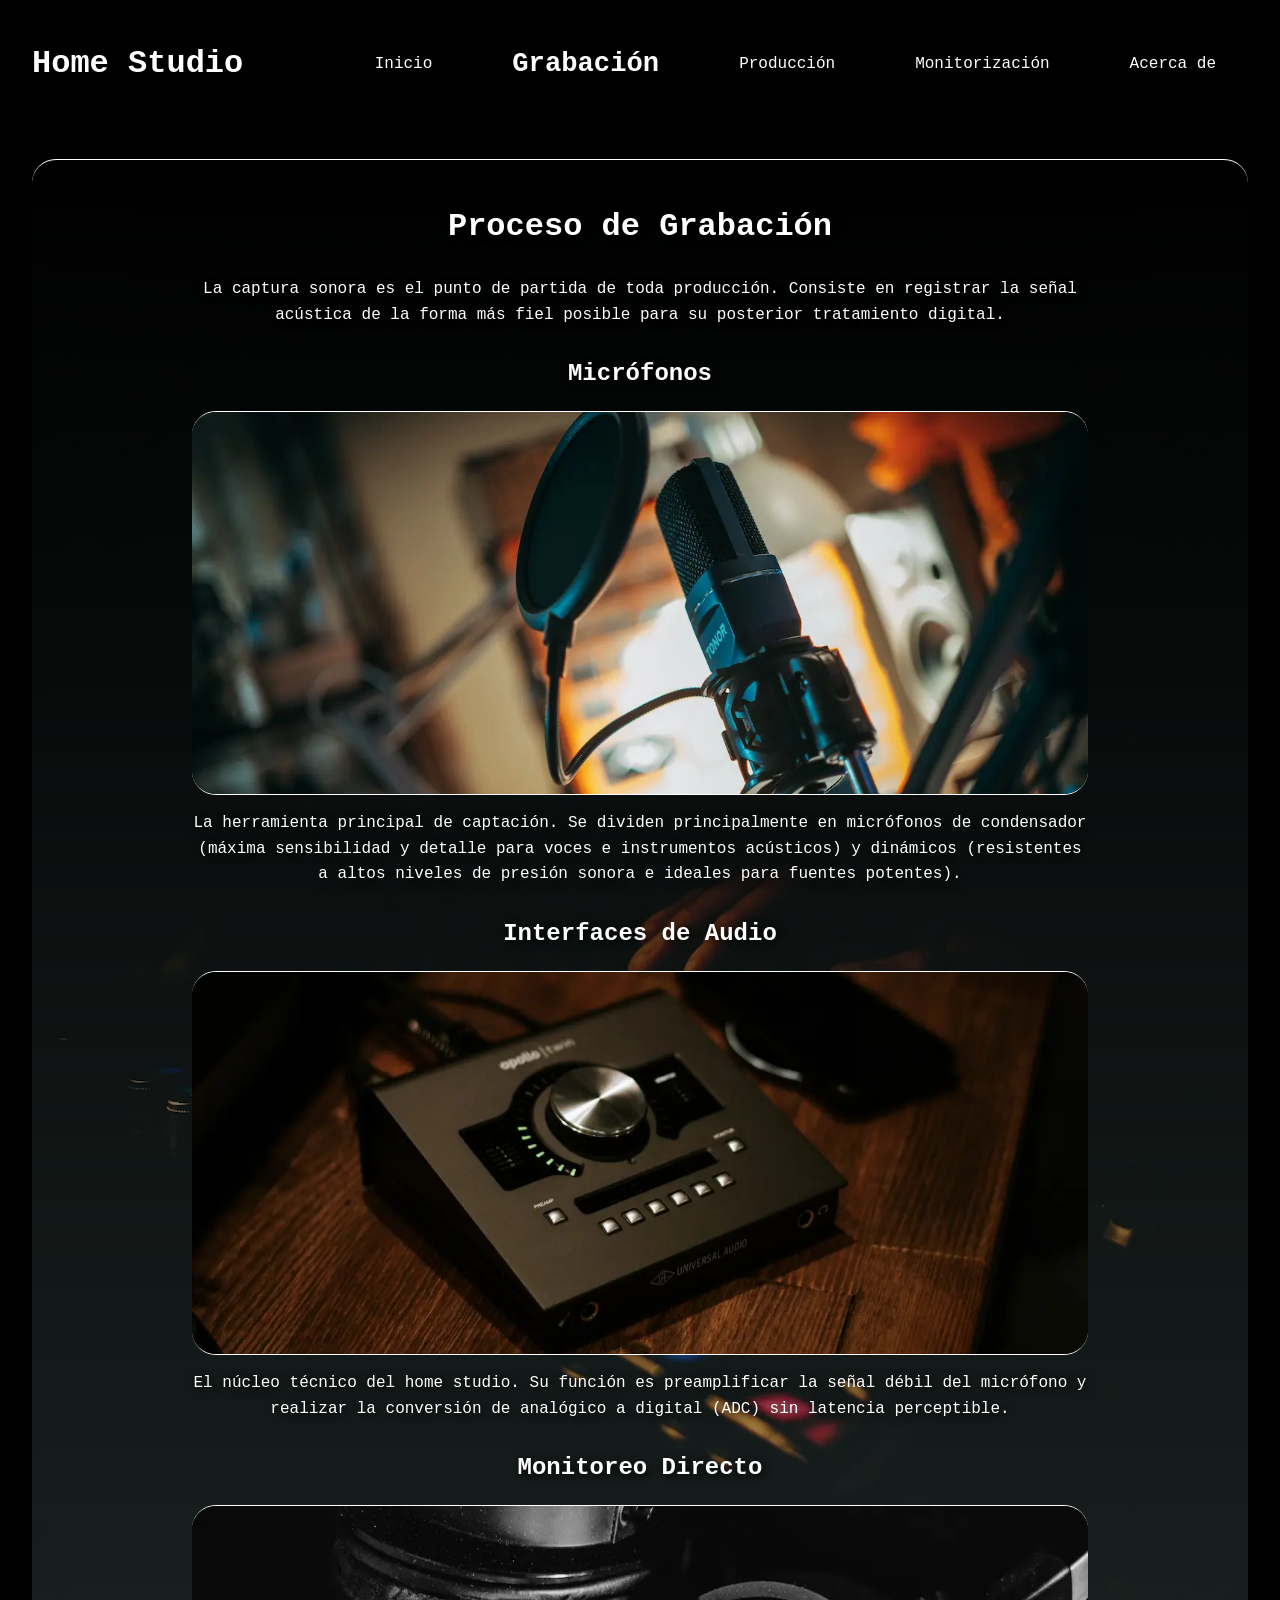
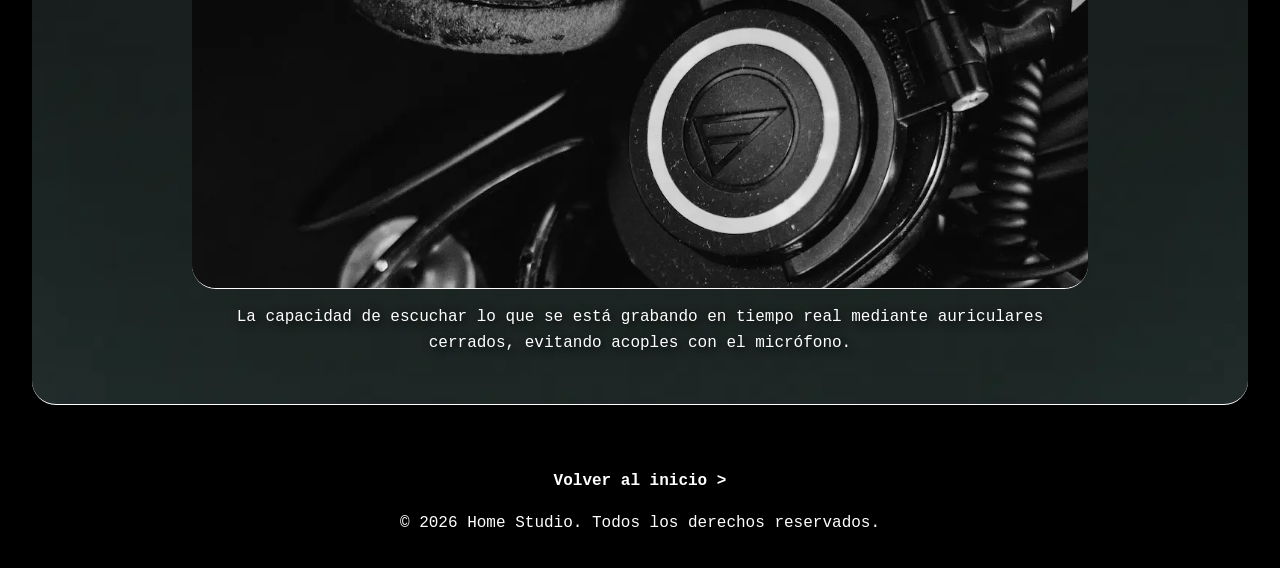
==== commit f430aecf: "Etapa 4" ====
--- a/articulo-grabacion.html
+++ b/articulo-grabacion.html
@@ -27,7 +27,7 @@
       </div>
     </header>
     <main>
-      <section class="estilo-borde contenido-principal">
+      <section class="estilo-borde contenido-principal articulo-completo">
         <h2>Proceso de Grabación</h2>
         <p>
           La captura sonora es el punto de partida de toda producción. 
--- a/css/base.css
+++ b/css/base.css
@@ -20,7 +20,7 @@
 }
 
 header > div {
-    max-width: 1200px;
+    max-width: 1600px;
     margin: 0 auto;
     display: grid;
     grid-template-columns: 1fr auto 1fr;
@@ -51,11 +51,39 @@
     bottom: 2rem;
     right: 0;
     border-left: 1px solid white;
-    border-radius: 30px;
+    border-radius: 30px 0 0 30px;
+}
+
+body.bloqueo-menu {
+    overflow: hidden;
 }
 
 nav.nav-open { /*nav-open es una clase de nav*/
     display:flex;
+    animation: abrir-nav 0.15s ease-out;
+}
+
+@keyframes abrir-nav {
+    from {
+        opacity: 0;
+        transform: translateX(16px);
+    } to {
+        opacity: 1;
+        transform: translateX(0);
+    }
+}
+
+nav.nav-close {
+    display:flex;
+    animation: cerrar-nav 0.15s ease-out;
+}
+
+@keyframes cerrar-nav {
+    from {
+        opacity: 1;
+    } to {
+        opacity: 0;
+    }
 }
 
 button.hamburger-menu {
@@ -67,6 +95,7 @@
     background: none;
     border: none;
     cursor: pointer;
+    z-index: 4;
 }
 
 nav ul {
@@ -101,7 +130,7 @@
 }
 
 main {
-    max-width: 1200px;
+    max-width: 1600px;
     padding: 0;
     margin: 0 auto;
 }
@@ -136,6 +165,7 @@
     height: auto;
     object-fit: cover;
     aspect-ratio: 21 / 9;
+    margin: 2rem 0;
 }
 
 a {
@@ -200,9 +230,6 @@
 .contenido-articulos {
     margin-top: -1.5rem;
     z-index: 2;
-    border-radius: 24px;
-    border-top: 1px solid white;
-    border-bottom: 1px solid white;
     overflow: hidden;
 }
 
@@ -219,6 +246,7 @@
     padding: 1rem;
     background-size: 100% auto;
     transition: background-size 0.3s ease-out;
+    max-height: 550px;
 }
 
 .contenido-grabacion:hover,
@@ -248,4 +276,99 @@
     background-image: linear-gradient(to top, black 0%, transparent 100%), url(../img/studio-music.webp);
     margin-top: -1.5rem;
     padding-top: 3rem;
+}
+
+@media screen and (min-width: 1250px) {
+  /* Menú fijo en pantallas grandes */
+    header {
+        position: sticky; 
+        top: 0;
+        z-index: 3;
+        margin: 0;
+    }
+    header > div {
+        display: flex;
+        justify-content: space-between;
+        margin: 0 auto;
+        padding: 0 2rem;
+    }
+    /* Oculta el botón de hamburguesa en pantallas grandes */
+    button.hamburger-menu {
+        display: none;
+    }
+
+    /* Muestra el menú de navegación en línea en pantallas grandes */
+    nav {
+        display: block; /* Vuelve a modelo de bloque para el flujo normal */
+        position: static; /* Restaura la posición estática */
+        width: auto; /* Ancho automático */
+        border: 0rem;
+        padding: 0;
+    }
+
+    nav ul {
+        flex-direction: row; /* Elementos del menú en fila */
+        justify-content: flex-end; /* Alinea a la derecha */
+    }
+
+    nav li {
+        display: flex;
+        align-items: center;
+        margin-left: 1rem; /* Espacio entre elementos del menú */
+        margin-bottom: 0;
+        width: auto;
+    }
+
+    nav a {
+        padding: 1rem 0rem; /* Ajusta el relleno interno para pantallas grandes */
+        font-size: 1rem;
+    }
+
+    h2 {
+        font-size: 2rem;
+    }
+
+    main {
+        display: grid;
+        grid-template-columns: 1fr 2fr 2fr;
+        /* Ejemplo: una columna para barra lateral, otra para contenido */
+        gap: 2rem;
+        padding: 2rem;
+    }
+
+    .contenido-articulos {
+        margin-top: 0rem;
+        grid-column-start: 1;
+        grid-row: 1;
+    }
+
+    .introduccion {
+        grid-column: 2;
+        grid-row: 1;
+    }
+
+    .contenido-principal {
+            border-radius: 24px;
+            border-top: 1px solid white;
+            border-bottom: 1px solid white;
+            overflow: hidden;
+            padding: 3rem;
+    }
+
+    .contenido-adicional {
+        grid-column: 3;
+        grid-row: 1;
+        margin: 0;
+        padding: 3rem;
+    }
+
+    .articulo-completo { /*el articulo ocupa toda la grid*/
+        grid-column: 1 / -1;
+        padding: 2rem 10rem;
+    }
+
+    .articulo-completo img {
+        width: 100%;
+        margin: 0.5rem auto;
+    }
 }
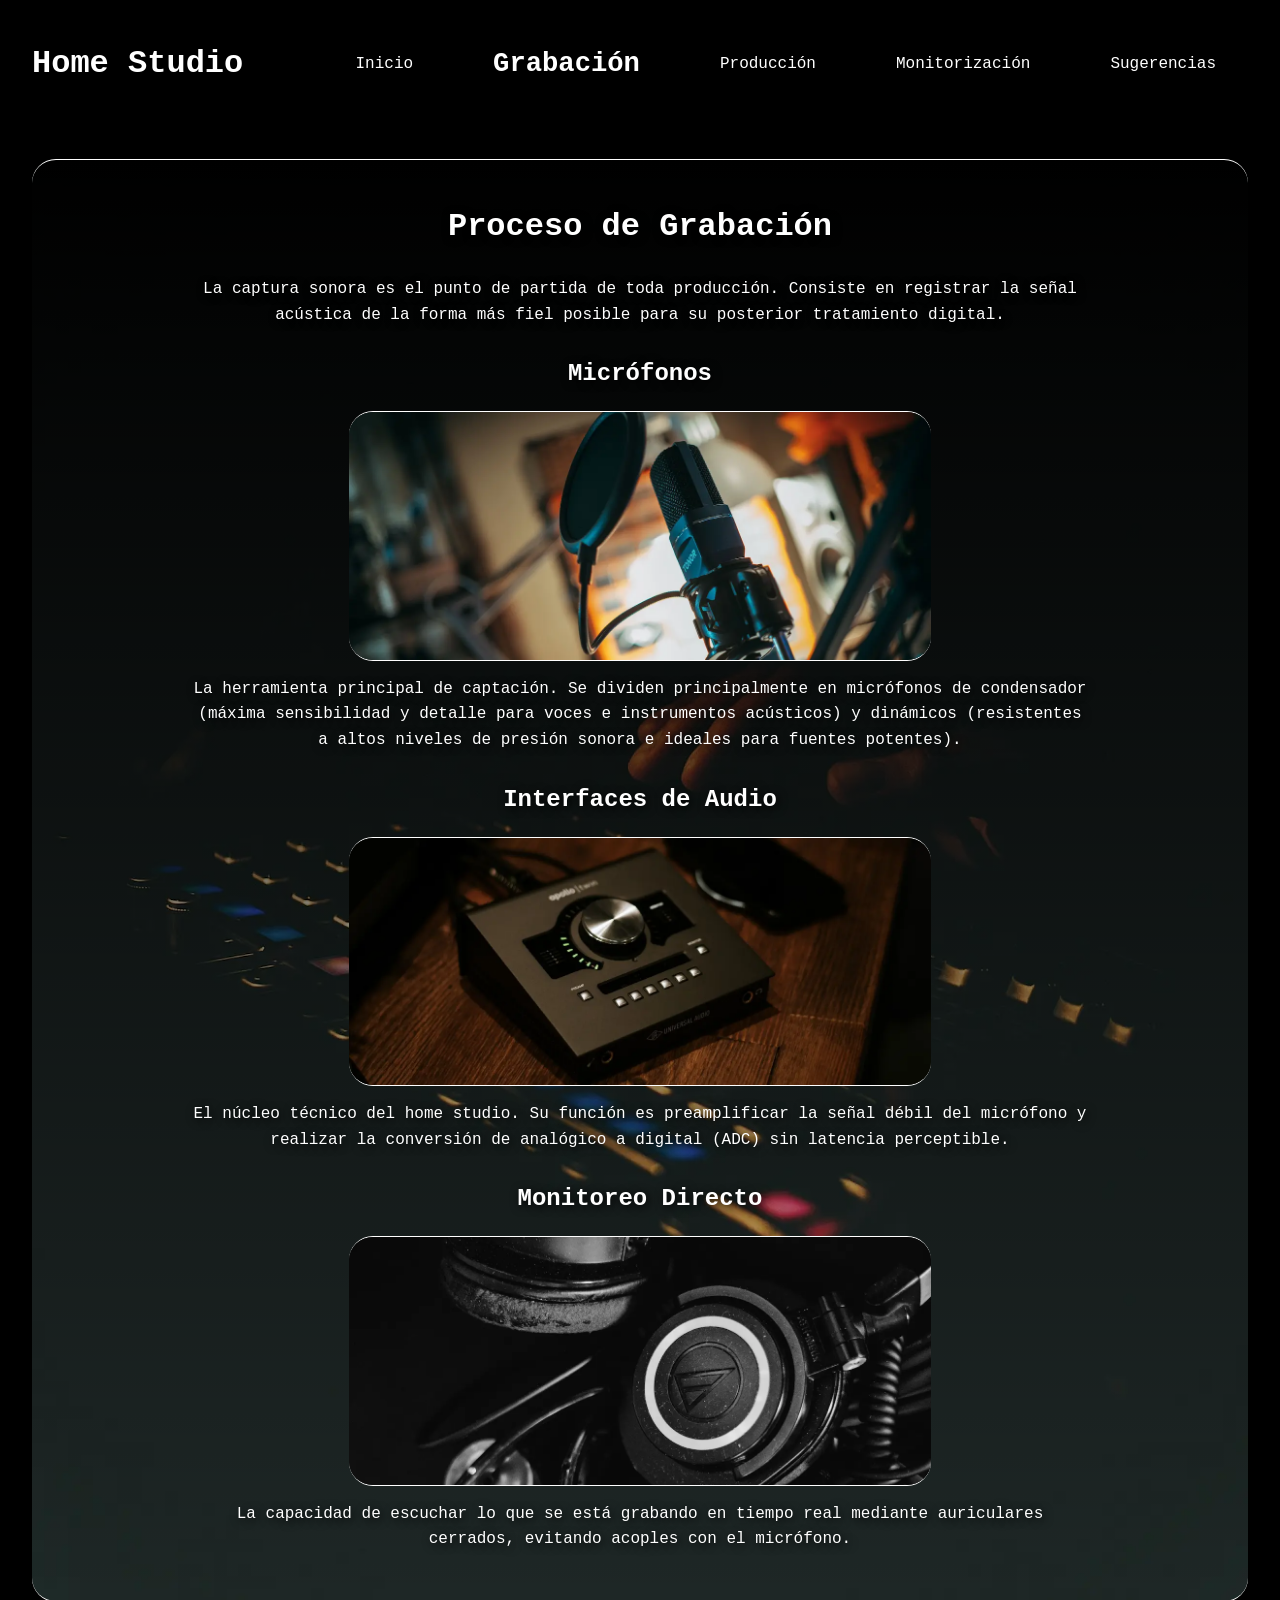
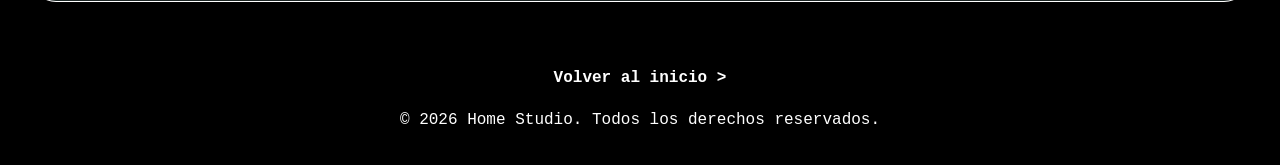
==== commit f2694c1e: "Etapa 5" ====
--- a/articulo-grabacion.html
+++ b/articulo-grabacion.html
@@ -21,7 +21,7 @@
             <li><a href="articulo-grabacion.html" class="estado-activo">Grabación</a></li>
             <li><a href="articulo-produccion.html">Producción</a></li>
             <li><a href="articulo-monitorizacion.html">Monitorización</a></li>
-            <li><a href="index.html">Acerca de</a></li>
+            <li><a href="data.html">Sugerencias</a></li>
           </ul>
         </nav>
       </div>
--- a/css/base.css
+++ b/css/base.css
@@ -52,6 +52,7 @@
     right: 0;
     border-left: 1px solid white;
     border-radius: 30px 0 0 30px;
+    overflow-y: auto;
 }
 
 body.bloqueo-menu {
@@ -246,7 +247,7 @@
     padding: 1rem;
     background-size: 100% auto;
     transition: background-size 0.3s ease-out;
-    max-height: 550px;
+    max-height: 430px;
 }
 
 .contenido-grabacion:hover,
@@ -368,7 +369,7 @@
     }
 
     .articulo-completo img {
-        width: 100%;
+        width: 65%;
         margin: 0.5rem auto;
     }
 }
